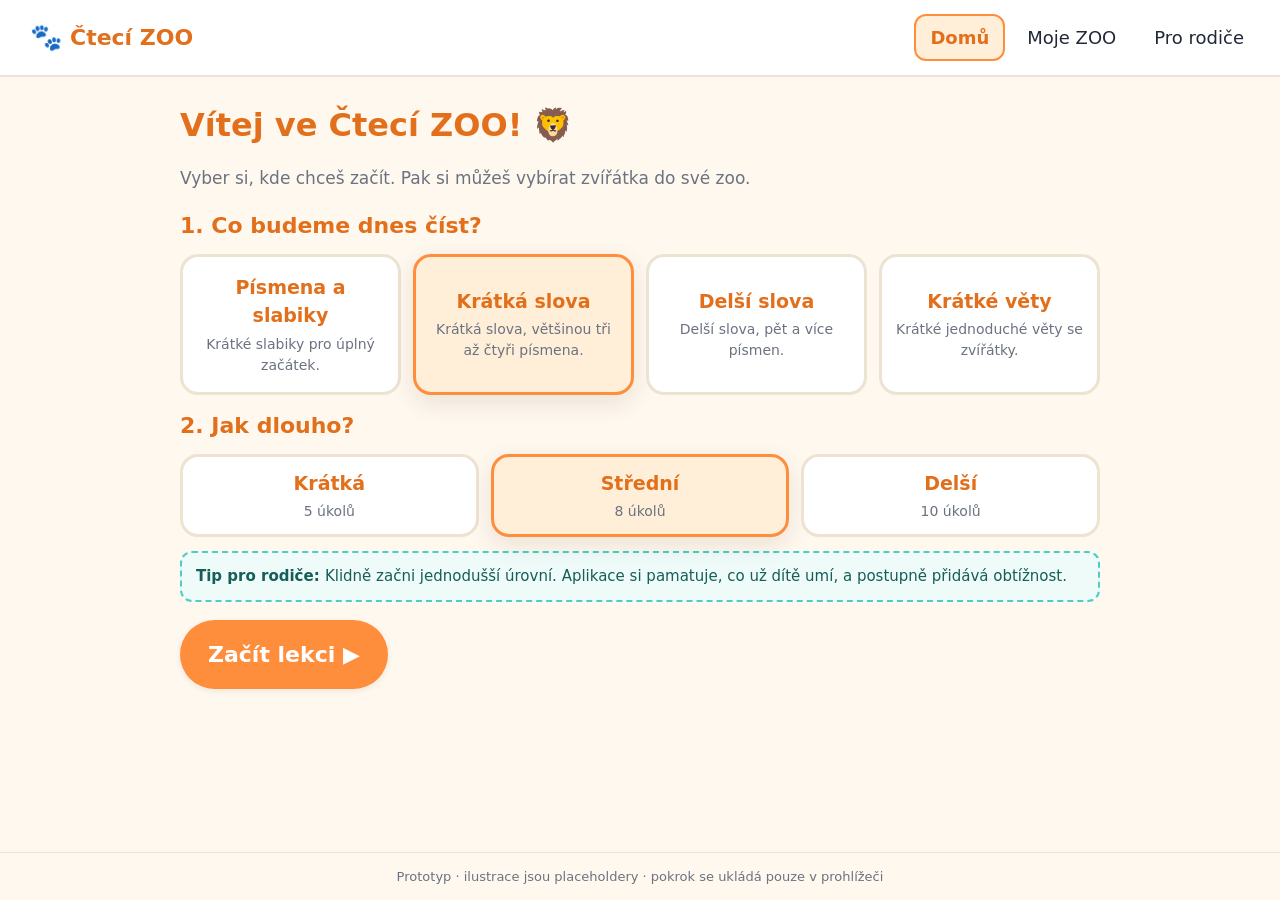
==== index.html @ fed103f1 "Initial PoC: Reading ZOO web prototype" ====
<!doctype html>
<html lang="cs">
<head>
  <meta charset="utf-8">
  <meta name="viewport" content="width=device-width,initial-scale=1">
  <title>Čtecí ZOO — učíme se číst</title>
  <meta name="description" content="Prototyp aplikace pro děti na učení čtení v češtině s odměnami do ZOO.">
  <link rel="stylesheet" href="styles.css">
  <link rel="icon" href="data:image/svg+xml,%3Csvg xmlns='http://www.w3.org/2000/svg' viewBox='0 0 64 64'%3E%3Ctext y='52' font-size='52'%3E%F0%9F%A6%81%3C/text%3E%3C/svg%3E">
</head>
<body>
  <header class="app-header">
    <button class="brand" type="button" data-nav="onboarding" aria-label="Domů">
      <span class="brand-mark" aria-hidden="true">🐾</span>
      <span class="brand-text">Čtecí ZOO</span>
    </button>
    <nav class="topnav" aria-label="Hlavní navigace">
      <button class="navbtn" type="button" data-nav="onboarding">Domů</button>
      <button class="navbtn" type="button" data-nav="zoo">Moje ZOO</button>
      <button class="navbtn" type="button" data-nav="progress">Pro rodiče</button>
    </nav>
  </header>

  <main id="screen" class="app-main" aria-live="polite"></main>

  <footer class="app-footer">
    Prototyp · ilustrace jsou placeholdery · pokrok se ukládá pouze v prohlížeči
  </footer>

  <!-- Order matters: data → state → speech → lessons → tasks → views → app -->
  <script src="js/data.js"></script>
  <script src="js/state.js"></script>
  <script src="js/speech.js"></script>
  <script src="js/lessons.js"></script>
  <script src="js/tasks.js"></script>
  <script src="js/views.js"></script>
  <script src="js/app.js"></script>
</body>
</html>
---- styles.css ----
/* Čtecí ZOO – prototyp.
   Velká písmena, vysoký kontrast, velké tlačítka. Žádné externí závislosti. */
:root {
  --bg:          #FFF8EE;
  --bg-tint:     #FFEFD8;
  --surface:     #FFFFFF;
  --primary:     #FF8E3C;
  --primary-dk:  #E26F1B;
  --secondary:   #4ECDC4;
  --secondary-dk:#2BA39B;
  --accent:      #6C63FF;
  --success:     #4CAF50;
  --warn:        #F4A93B;
  --danger:      #EF5350;
  --text:        #1F2937;
  --text-light:  #6B7280;
  --border:      #ECE3D2;
  --shadow-sm:   0 2px 6px rgba(45,30,10,.08);
  --shadow:      0 8px 24px rgba(45,30,10,.10);
  --radius:      18px;
  --radius-sm:   12px;
}

* { box-sizing: border-box; }
html, body {
  margin: 0;
  padding: 0;
  background: var(--bg);
  color: var(--text);
  font-family: "Comic Sans MS", "Chalkboard SE", "Trebuchet MS",
               system-ui, -apple-system, "Segoe UI", Roboto, sans-serif;
  font-size: 18px;
  line-height: 1.5;
  min-height: 100vh;
}
body { display: flex; flex-direction: column; }

/* ---------- Header ---------- */
.app-header {
  display: flex;
  align-items: center;
  justify-content: space-between;
  gap: 12px;
  padding: 12px 20px;
  background: var(--surface);
  border-bottom: 2px solid var(--border);
  position: sticky;
  top: 0;
  z-index: 10;
}
.brand {
  display: inline-flex;
  align-items: center;
  gap: 8px;
  background: transparent;
  border: 0;
  cursor: pointer;
  font: inherit;
  font-weight: 800;
  font-size: 22px;
  color: var(--primary-dk);
  padding: 6px 10px;
  border-radius: var(--radius-sm);
}
.brand:hover { background: var(--bg-tint); }
.brand-mark { font-size: 26px; }
.topnav { display: flex; gap: 6px; flex-wrap: wrap; }
.navbtn {
  font: inherit;
  background: transparent;
  border: 2px solid transparent;
  border-radius: var(--radius-sm);
  padding: 8px 14px;
  cursor: pointer;
  color: var(--text);
}
.navbtn:hover { background: var(--bg-tint); }
.navbtn.nav-active {
  background: var(--bg-tint);
  border-color: var(--primary);
  color: var(--primary-dk);
  font-weight: 700;
}

/* ---------- Layout ---------- */
.app-main {
  flex: 1;
  width: min(960px, 100%);
  margin: 0 auto;
  padding: 24px 20px;
}
.app-footer {
  margin-top: auto;
  padding: 14px 20px;
  text-align: center;
  color: var(--text-light);
  font-size: 13px;
  border-top: 1px solid var(--border);
}
.screen { animation: fadein .25s ease; }
@keyframes fadein {
  from { opacity: 0; transform: translateY(6px); }
  to   { opacity: 1; transform: none; }
}

h1, h2 { margin: 0 0 12px; font-weight: 800; color: var(--primary-dk); }
h1 { font-size: 32px; }
h2 { font-size: 22px; margin-top: 14px; }
.lead { color: var(--text-light); font-size: 17px; }

/* ---------- Buttons ---------- */
.btn {
  font: inherit;
  font-weight: 700;
  background: var(--primary);
  color: #fff;
  border: 0;
  border-radius: 999px;
  padding: 12px 20px;
  cursor: pointer;
  box-shadow: var(--shadow-sm);
  min-height: 48px;
  transition: transform .08s ease, box-shadow .12s, background .12s;
}
.btn:hover { transform: translateY(-1px); box-shadow: var(--shadow); }
.btn:active { transform: translateY(1px); }
.btn:disabled { opacity: .55; cursor: not-allowed; transform: none; box-shadow: none; }
.btn-large { font-size: 19px; padding: 14px 24px; min-height: 54px; }
.btn-huge  { font-size: 22px; padding: 18px 28px; min-height: 60px; }
.btn-primary   { background: var(--primary);   color: #fff; }
.btn-secondary { background: var(--secondary); color: #fff; }
.btn-ghost {
  background: transparent;
  color: var(--primary-dk);
  border: 2px solid var(--primary);
  box-shadow: none;
}
.btn-warning  { background: var(--warn);   color: #1F2937; }
.btn-icon     { padding: 12px 18px; }
.btn-link {
  background: transparent;
  border: 0;
  color: var(--primary-dk);
  font: inherit;
  font-weight: 700;
  cursor: pointer;
  padding: 6px 0;
  margin-bottom: 10px;
}
.btn-link:hover { text-decoration: underline; }

.cta-row {
  display: flex;
  gap: 12px;
  flex-wrap: wrap;
  margin-top: 18px;
  align-items: center;
}

/* ---------- Onboarding ---------- */
.onboarding .pedagogy {
  background: #EEFBF8;
  border: 2px dashed var(--secondary);
  border-radius: var(--radius-sm);
  padding: 12px 14px;
  font-size: 15px;
  color: #155E59;
  margin-top: 14px;
}

.chips {
  display: grid;
  grid-template-columns: repeat(auto-fit, minmax(180px, 1fr));
  gap: 12px;
  margin: 6px 0 6px;
}
.chips-row {
  grid-template-columns: repeat(auto-fit, minmax(140px, 1fr));
}
.chip {
  background: var(--surface);
  border: 3px solid var(--border);
  border-radius: var(--radius);
  padding: 16px 14px;
  text-align: center;
  cursor: pointer;
  font: inherit;
  transition: transform .1s, border-color .12s, background .12s;
}
.chip:hover { transform: translateY(-2px); border-color: var(--secondary); }
.chip.chip-selected {
  border-color: var(--primary);
  background: var(--bg-tint);
  box-shadow: var(--shadow);
}
.chip-title {
  font-weight: 800;
  font-size: 19px;
  color: var(--primary-dk);
  margin-bottom: 4px;
}
.chip-hint {
  font-size: 14px;
  color: var(--text-light);
}
.chip-small { padding: 12px; }

/* ---------- Lesson ---------- */
.lesson-header { margin-bottom: 12px; }
.progress-counter {
  font-size: 14px;
  color: var(--text-light);
  margin-bottom: 6px;
  text-align: right;
}
.progress {
  background: var(--bg-tint);
  border-radius: 999px;
  height: 14px;
  overflow: hidden;
}
.progress-fill {
  display: block;
  height: 100%;
  width: 0;
  background: linear-gradient(90deg, var(--primary), var(--warn));
  transition: width .35s ease;
}

.task-mount { margin-top: 14px; }

.task {
  background: var(--surface);
  border: 2px solid var(--border);
  border-radius: var(--radius);
  box-shadow: var(--shadow-sm);
  padding: 26px 20px;
  text-align: center;
}
.task-prompt {
  font-size: 16px;
  color: var(--text-light);
  margin: 0 0 10px;
}
.task-image {
  width: 160px;
  height: 160px;
  margin: 6px auto;
  display: block;
  background: var(--bg-tint);
  border-radius: 50%;
  padding: 6px;
}
.big-word {
  font-size: clamp(56px, 14vw, 110px);
  font-weight: 800;
  letter-spacing: 2px;
  color: var(--accent);
  margin: 10px 0 14px;
  line-height: 1.05;
  word-break: break-word;
}
.task-actions {
  display: flex;
  gap: 12px;
  flex-wrap: wrap;
  justify-content: center;
  margin-top: 10px;
}
.task-actions-compact {
  margin: 4px 0 12px;
}
.task-hint {
  margin-top: 10px;
  color: var(--warn);
  font-weight: 700;
}
.task-hint-soft {
  color: var(--text-light);
  font-size: 15px;
  font-weight: 600;
  margin-top: -2px;
  margin-bottom: 14px;
}

/* ---------- Match task ---------- */
.option-grid {
  display: grid;
  grid-template-columns: repeat(2, 1fr);
  gap: 14px;
  margin-top: 18px;
}
@media (min-width: 640px) {
  .option-grid { grid-template-columns: repeat(4, 1fr); }
}
.option-card {
  background: var(--surface);
  border: 3px solid var(--border);
  border-radius: var(--radius);
  padding: 10px;
  cursor: pointer;
  font: inherit;
  transition: transform .1s, border-color .15s, background .15s;
}
.option-card img {
  width: 100%;
  max-width: 140px;
  height: auto;
  display: block;
  margin: 0 auto;
}
.option-card:hover:not(:disabled) {
  transform: translateY(-2px);
  border-color: var(--secondary);
}
.option-card:disabled { cursor: not-allowed; }
.option-label {
  display: block;
  margin-top: 6px;
  font-weight: 700;
  color: var(--text);
}
.option-card.option-correct {
  border-color: var(--success);
  background: #E8F8E9;
  animation: pop .35s ease;
}
.option-card.option-wrong {
  border-color: var(--danger);
  background: #FDE8E8;
  opacity: .65;
}
@keyframes pop {
  0%   { transform: scale(1); }
  50%  { transform: scale(1.06); }
  100% { transform: scale(1); }
}

/* ---------- Compose task ---------- */
.slots-row {
  display: flex;
  gap: 8px;
  justify-content: center;
  flex-wrap: wrap;
  margin: 16px 0 10px;
}
.slots-row-words {
  gap: 10px;
}
.slot {
  font: inherit;
  min-width: 56px;
  height: 64px;
  border: 3px dashed var(--secondary);
  border-radius: var(--radius-sm);
  background: var(--surface);
  font-size: 30px;
  font-weight: 800;
  color: var(--primary-dk);
  cursor: pointer;
  text-transform: lowercase;
  display: grid;
  place-items: center;
  padding: 0 8px;
}
.slot-word {
  min-width: 104px;
  height: 58px;
  font-size: 24px;
  text-transform: none;
}
.slot.slot-filled { border-style: solid; background: var(--bg-tint); }
.slot.slot-correct {
  border-color: var(--success);
  background: #E8F8E9;
  animation: pop .35s ease;
}
.slot.slot-wrong {
  border-color: var(--danger);
  background: #FDE8E8;
}
.tiles-row {
  display: flex;
  gap: 8px;
  justify-content: center;
  flex-wrap: wrap;
  margin-top: 8px;
}
.tiles-row-words {
  gap: 10px;
}
.tiles-row .tile {
  font: inherit;
  font-size: 26px;
  font-weight: 800;
  background: var(--surface);
  border: 3px solid var(--border);
  border-radius: var(--radius-sm);
  padding: 8px 14px;
  cursor: pointer;
  min-width: 54px;
  text-transform: lowercase;
}
.tiles-row .tile-word {
  font-size: 22px;
  min-width: 96px;
  text-transform: none;
}
.tiles-row .tile:hover:not(:disabled) {
  border-color: var(--secondary);
  transform: translateY(-1px);
}
.tiles-row .tile.tile-used,
.tiles-row .tile:disabled { opacity: .3; cursor: default; transform: none; }

/* ---------- Fill task ---------- */
.fill-word {
  display: inline-flex;
  gap: 6px;
  justify-content: center;
  margin: 16px 0 8px;
  font-size: clamp(40px, 9vw, 64px);
  font-weight: 800;
  color: var(--primary-dk);
}
.fill-letter { padding: 0 2px; }
.fill-blank {
  display: inline-block;
  min-width: 0.7em;
  border-bottom: 4px solid var(--accent);
  color: var(--accent);
}
.fill-blank.fill-blank-revealed {
  color: var(--success);
  border-bottom-color: var(--success);
  animation: pop .35s ease;
}
.choice-row {
  display: flex;
  gap: 14px;
  justify-content: center;
  margin-top: 14px;
  flex-wrap: wrap;
}
.btn-choice {
  font: inherit;
  font-size: 26px;
  font-weight: 800;
  background: var(--surface);
  color: var(--text);
  border: 3px solid var(--border);
  border-radius: var(--radius-sm);
  padding: 10px 22px;
  cursor: pointer;
  min-width: 70px;
  box-shadow: var(--shadow-sm);
}
.btn-choice:hover:not(:disabled) { border-color: var(--secondary); transform: translateY(-1px); }
.btn-choice.btn-correct { border-color: var(--success); background: #E8F8E9; color: var(--success); }
.btn-choice.btn-wrong   { border-color: var(--danger);  background: #FDE8E8; opacity: .6; }

/* ---------- Feedback ---------- */
.feedback {
  margin-top: 14px;
  min-height: 28px;
  text-align: center;
  font-weight: 700;
  font-size: 20px;
}
.feedback-good { color: var(--success); }
.feedback-soft { color: var(--accent); }
.hidden { display: none !important; }

/* ---------- Result ---------- */
.result-card {
  background: var(--surface);
  border: 2px solid var(--border);
  border-radius: var(--radius);
  box-shadow: var(--shadow);
  padding: 28px 22px;
  text-align: center;
}
.result-card h2 { color: var(--accent); margin-bottom: 14px; }
.result-illustration {
  width: 220px;
  height: 220px;
  margin: 0 auto 12px;
  background: var(--bg-tint);
  border-radius: 50%;
  display: grid;
  place-items: center;
  box-shadow: var(--shadow);
  animation: bouncein .55s cubic-bezier(.4,1.6,.6,1);
}
.result-illustration img { width: 200px; height: 200px; }
@keyframes bouncein {
  0%   { transform: scale(.5); opacity: 0; }
  70%  { transform: scale(1.08); opacity: 1; }
  100% { transform: scale(1); }
}
.result-fact {
  display: inline-block;
  background: var(--bg-tint);
  border-radius: var(--radius-sm);
  padding: 10px 16px;
  margin-top: 6px;
  max-width: 480px;
}
.result-summary { color: var(--text-light); margin-top: 12px; }

/* ---------- ZOO ---------- */
.zoo-grid {
  display: grid;
  grid-template-columns: repeat(auto-fill, minmax(150px, 1fr));
  gap: 14px;
  margin-top: 12px;
}
.zoo-tile {
  background: var(--surface);
  border: 3px solid var(--border);
  border-radius: var(--radius);
  padding: 12px;
  text-align: center;
  cursor: pointer;
  font: inherit;
  position: relative;
  transition: transform .1s, border-color .15s;
}
.zoo-tile:hover { transform: translateY(-2px); border-color: var(--secondary); }
.zoo-img-wrap {
  background: var(--bg-tint);
  border-radius: var(--radius-sm);
  padding: 6px;
  margin-bottom: 8px;
}
.zoo-tile img {
  width: 100%;
  max-width: 130px;
  height: auto;
  display: block;
  margin: 0 auto;
}
.zoo-name {
  font-weight: 700;
  font-size: 18px;
}
.zoo-tile.zoo-tile-locked img { filter: grayscale(1) opacity(.35); }
.zoo-tile.zoo-tile-locked::after {
  content: "🔒";
  position: absolute;
  top: 8px;
  right: 10px;
  font-size: 20px;
}
.zoo-tile.zoo-tile-locked .zoo-name {
  color: var(--text-light);
  font-style: italic;
}

/* ---------- Animal detail ---------- */
.animal-screen .animal-card {
  background: var(--surface);
  border: 2px solid var(--border);
  border-radius: var(--radius);
  box-shadow: var(--shadow);
  padding: 28px 22px;
  text-align: center;
}
.animal-illustration {
  width: 240px;
  height: 240px;
  margin: 6px auto 12px;
  background: var(--bg-tint);
  border-radius: 50%;
  display: grid;
  place-items: center;
  box-shadow: var(--shadow);
}
.animal-illustration img { width: 220px; height: 220px; }
.animal-name { color: var(--primary-dk); margin: 6px 0 6px; }
.animal-fact {
  display: inline-block;
  background: var(--bg-tint);
  border-radius: var(--radius-sm);
  padding: 10px 16px;
  max-width: 480px;
  margin: 6px 0;
}
.speech-fallback {
  color: var(--text-light);
  font-size: 14px;
  margin-top: 14px;
}

/* ---------- Progress (parent) ---------- */
.progress-screen .progress-cards {
  display: grid;
  grid-template-columns: repeat(auto-fit, minmax(160px, 1fr));
  gap: 14px;
  margin: 8px 0 20px;
}
.stat-card {
  background: var(--surface);
  border: 2px solid var(--border);
  border-radius: var(--radius);
  padding: 16px;
  box-shadow: var(--shadow-sm);
  text-align: left;
}
.stat-value {
  font-size: 30px;
  font-weight: 800;
  color: var(--primary-dk);
}
.stat-label {
  font-size: 13px;
  color: var(--text-light);
  text-transform: uppercase;
  letter-spacing: .04em;
  margin-top: 2px;
}

.level-progress {
  background: var(--surface);
  border: 2px solid var(--border);
  border-radius: var(--radius);
  padding: 12px 16px;
  margin-bottom: 14px;
  box-shadow: var(--shadow-sm);
}
.level-progress h2 {
  color: var(--accent);
  margin-bottom: 8px;
  font-size: 20px;
}
.word-rows {
  display: grid;
  grid-template-columns: repeat(auto-fit, minmax(220px, 1fr));
  gap: 6px 18px;
}
.word-row {
  display: grid;
  grid-template-columns: 1fr auto auto;
  align-items: center;
  gap: 8px;
  padding: 4px 0;
  border-bottom: 1px dashed var(--border);
}
.word-row:last-child { border-bottom: 0; }
.word-row-text { font-weight: 700; }
.word-row-bar {
  display: inline-flex;
  gap: 3px;
}
.pip {
  width: 10px;
  height: 10px;
  border-radius: 50%;
  background: var(--border);
}
.pip.pip-on { background: var(--success); }
.word-row-score {
  font-size: 13px;
  color: var(--text-light);
  min-width: 32px;
  text-align: right;
}

/* ---------- responsive ---------- */
@media (max-width: 540px) {
  .app-header { padding: 10px 14px; }
  .brand-text { display: none; }
  .app-main   { padding: 16px 14px; }
  h1 { font-size: 26px; }
  .navbtn { padding: 8px 10px; font-size: 15px; }
}
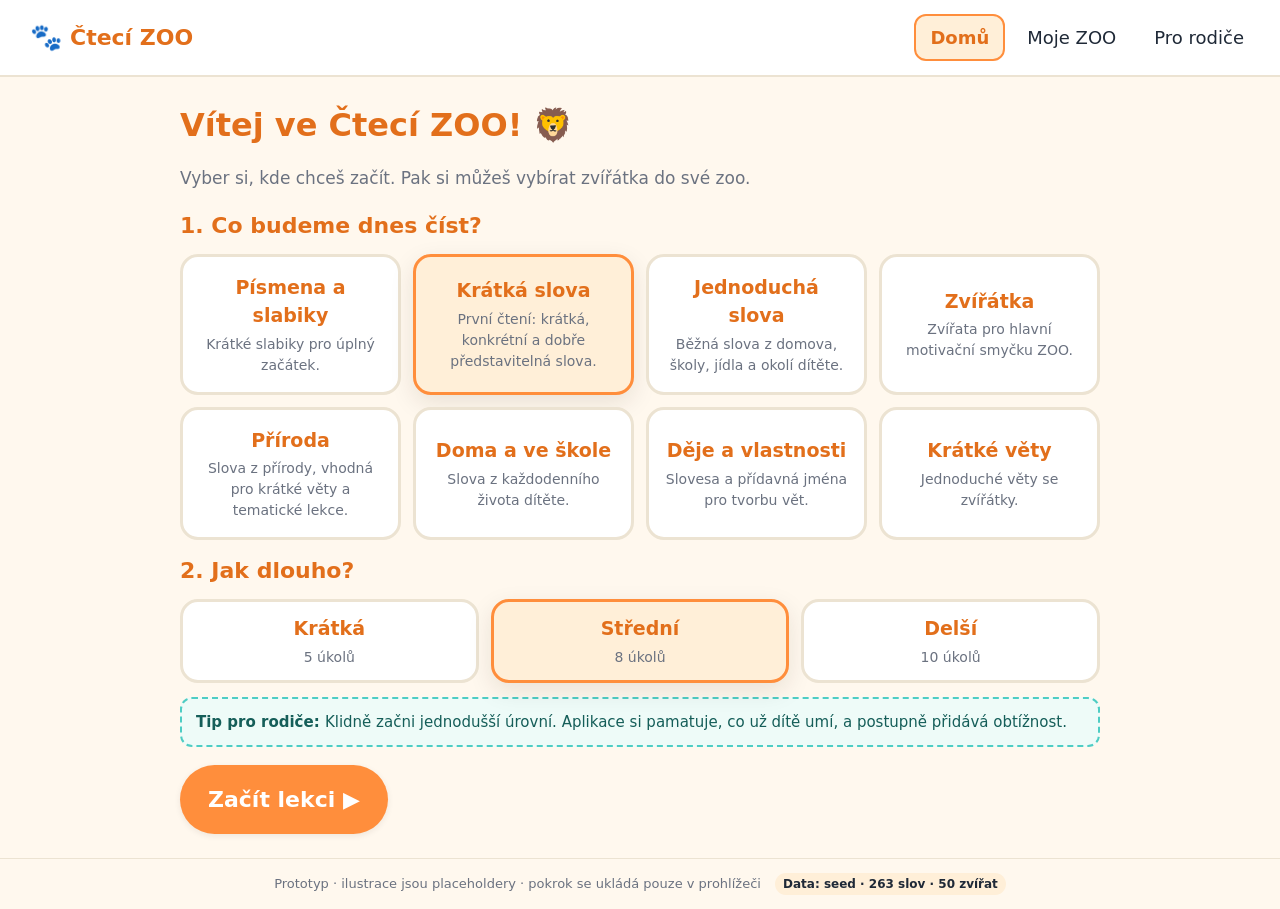
==== commit 12b6e16c: "Load 200-word and 50-animal seed datasets Co-Authored-By: Claude Sonnet 4.6 <noreply@anthropic.com>" ====
--- a/index.html
+++ b/index.html
@@ -25,6 +25,7 @@
 
   <footer class="app-footer">
     Prototyp · ilustrace jsou placeholdery · pokrok se ukládá pouze v prohlížeči
+    <span id="data-status" class="data-status" aria-live="polite">Data: načítání…</span>
   </footer>
 
   <!-- Order matters: data → state → speech → lessons → tasks → views → app -->
--- a/styles.css
+++ b/styles.css
@@ -97,6 +97,20 @@
   font-size: 13px;
   border-top: 1px solid var(--border);
 }
+.data-status {
+  display: inline-block;
+  margin-left: 10px;
+  padding: 2px 8px;
+  border-radius: 999px;
+  background: var(--bg-tint);
+  color: var(--text);
+  font-size: 12px;
+  font-weight: 600;
+}
+.data-status[data-source="inline"] {
+  background: #FFE7B3;
+  color: #8a5b00;
+}
 .screen { animation: fadein .25s ease; }
 @keyframes fadein {
   from { opacity: 0; transform: translateY(6px); }
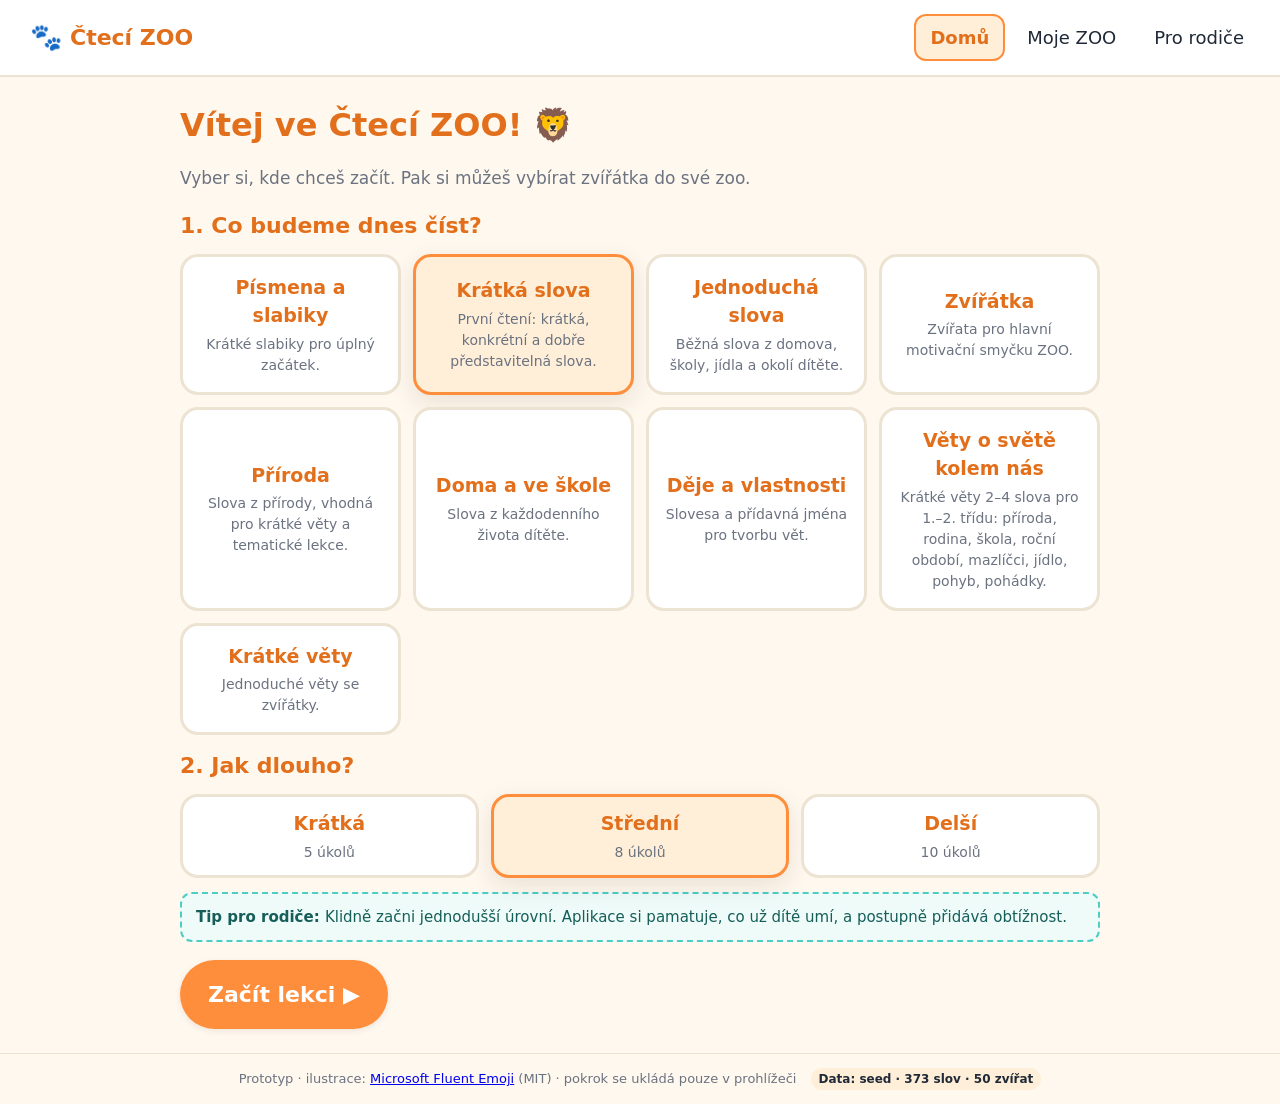
==== commit bf55c6cd: "Switch zoo art to Microsoft Fluent Emoji 3D (MIT) - scripts/fetch-animal-art.mjs downloads all 50 re" ====
--- a/index.html
+++ b/index.html
@@ -24,7 +24,7 @@
   <main id="screen" class="app-main" aria-live="polite"></main>
 
   <footer class="app-footer">
-    Prototyp · ilustrace jsou placeholdery · pokrok se ukládá pouze v prohlížeči
+    Prototyp · ilustrace: <a href="https://github.com/microsoft/fluentui-emoji" rel="noopener">Microsoft Fluent Emoji</a> (MIT) · pokrok se ukládá pouze v prohlížeči
     <span id="data-status" class="data-status" aria-live="polite">Data: načítání…</span>
   </footer>
 
--- a/styles.css
+++ b/styles.css
@@ -219,6 +219,26 @@
 }
 .chip-small { padding: 12px; }
 
+/* Theme chips: compact, icon + label on one row. */
+.theme-chips { grid-template-columns: repeat(auto-fit, minmax(120px, 1fr)); }
+.chip-theme {
+  display: flex;
+  align-items: center;
+  justify-content: center;
+  gap: 8px;
+  padding: 10px 12px;
+}
+.chip-theme .chip-icon { font-size: 22px; line-height: 1; }
+.chip-theme .chip-title { margin-bottom: 0; font-size: 16px; }
+
+/* Disabled / "playing" state for primary actions while TTS plays. */
+.btn-busy,
+.btn[disabled] {
+  opacity: .65;
+  cursor: progress;
+  pointer-events: none;
+}
+
 /* ---------- Lesson ---------- */
 .lesson-header { margin-bottom: 12px; }
 .progress-counter {
@@ -269,6 +289,7 @@
   font-size: clamp(56px, 14vw, 110px);
   font-weight: 800;
   letter-spacing: 2px;
+  word-spacing: 0.35em;
   color: var(--accent);
   margin: 10px 0 14px;
   line-height: 1.05;
@@ -334,6 +355,9 @@
   font-weight: 700;
   color: var(--text);
 }
+/* Hidden while the child is choosing (visibility keeps the layout stable);
+ * revealed together with the answer. */
+.option-label-hidden { visibility: hidden; }
 .option-card.option-correct {
   border-color: var(--success);
   background: #E8F8E9;
@@ -426,6 +450,34 @@
 }
 .tiles-row .tile.tile-used,
 .tiles-row .tile:disabled { opacity: .3; cursor: default; transform: none; }
+
+/* ---------- Sentence compose ---------- */
+.sentence-words-row {
+  display: flex;
+  gap: 20px;
+  justify-content: center;
+  flex-wrap: wrap;
+  margin: 16px 0 6px;
+  align-items: flex-start;
+}
+.word-group {
+  display: flex;
+  flex-direction: column;
+  align-items: center;
+  padding: 8px 10px;
+  border-radius: var(--radius-sm);
+  border: 2px solid transparent;
+  transition: border-color .2s, opacity .2s, background .2s;
+}
+.word-group-active  { border-color: var(--primary); }
+.word-group-done    { border-color: var(--success); background: rgba(76,175,80,.07); }
+.word-group-pending { opacity: .4; }
+.word-slots-row {
+  display: flex;
+  gap: 6px;
+  justify-content: center;
+}
+.sentence-letter-bank { margin-top: 4px; }
 
 /* ---------- Fill task ---------- */
 .fill-word {
@@ -438,6 +490,7 @@
   color: var(--primary-dk);
 }
 .fill-letter { padding: 0 2px; }
+.fill-space  { min-width: 0.5em; flex-shrink: 0; }
 .fill-blank {
   display: inline-block;
   min-width: 0.7em;
@@ -521,6 +574,98 @@
   max-width: 480px;
 }
 .result-summary { color: var(--text-light); margin-top: 12px; }
+.result-stage { margin-top: 4px; }
+
+/* ---------- Stars (animal growth 1★–5★) ---------- */
+.star-row {
+  color: #F2A33C;
+  font-size: 26px;
+  letter-spacing: 3px;
+}
+.star-row-small {
+  font-size: 17px;
+  letter-spacing: 1px;
+}
+.stage-label {
+  color: var(--text-light);
+  font-weight: 700;
+  font-size: 17px;
+}
+.zoo-stars { margin-top: 2px; }
+.animal-stage { margin: 4px 0 10px; }
+
+/* ---------- Reward choice ---------- */
+.reward-choice-grid {
+  display: grid;
+  grid-template-columns: 1fr;
+  gap: 14px;
+  margin-top: 18px;
+}
+@media (min-width: 560px) {
+  .reward-choice-grid { grid-template-columns: repeat(2, 1fr); }
+}
+.reward-choice-card {
+  background: var(--surface);
+  border: 3px solid var(--border);
+  border-radius: var(--radius);
+  padding: 16px 12px;
+  cursor: pointer;
+  font: inherit;
+  text-align: center;
+  transition: transform .1s, border-color .15s;
+}
+.reward-choice-card:hover {
+  transform: translateY(-2px);
+  border-color: var(--secondary);
+}
+.reward-choice-card img {
+  width: 100%;
+  max-width: 150px;
+  height: auto;
+  display: block;
+  margin: 0 auto 8px;
+}
+.reward-choice-name {
+  display: block;
+  font-weight: 800;
+  font-size: 22px;
+}
+.reward-kind {
+  display: block;
+  margin-top: 6px;
+  color: var(--text-light);
+  font-weight: 700;
+}
+.reward-kind-new { color: var(--accent); }
+
+/* ---------- Stage presentation (animal growth without per-stage art) ----------
+ * The same base illustration "grows" with stars: small baby at 1★ up to
+ * full size at 3★; 4★ adds a silver frame, 5★ a gold frame + crown badge. */
+.zoo-img-wrap { position: relative; }
+.zoo-tile img, .animal-illustration img {
+  transition: transform .25s ease;
+  transform-origin: bottom center;
+}
+.stage-1 .zoo-img-wrap img, .stage-1 .animal-illustration img { transform: scale(.62); }
+.stage-2 .zoo-img-wrap img, .stage-2 .animal-illustration img { transform: scale(.8); }
+/* stage 3+ = full size (no transform needed) */
+.zoo-tile.stage-4, .animal-card.stage-4 {
+  border-color: #9FB3C8;
+  box-shadow: 0 0 0 3px #E3EAF2, var(--shadow);
+}
+.zoo-tile.stage-5, .animal-card.stage-5 {
+  border-color: #F2A33C;
+  box-shadow: 0 0 0 3px #FBE3B8, var(--shadow);
+}
+.stage-badge {
+  position: absolute;
+  top: -6px;
+  right: -2px;
+  font-size: 26px;
+  filter: drop-shadow(0 1px 2px rgba(0,0,0,.25));
+}
+.animal-illustration { position: relative; }
+.animal-illustration .stage-badge { font-size: 40px; top: -4px; right: 6px; }
 
 /* ---------- ZOO ---------- */
 .zoo-grid {
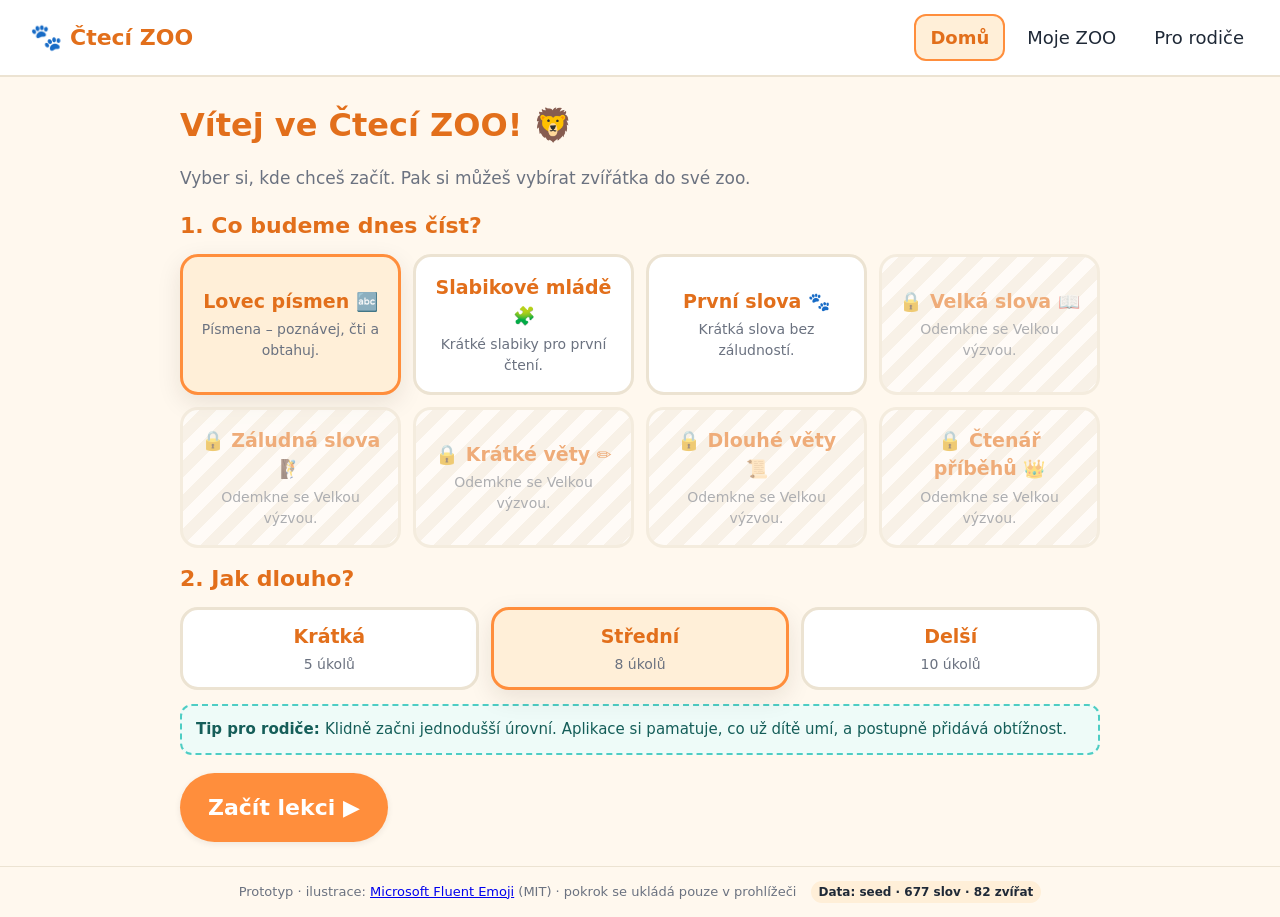
==== commit 1b41625c: "PWA: manifest, lion icons, offline service worker - manifest.webmanifest (cs, standalone, theme colo" ====
--- a/index.html
+++ b/index.html
@@ -4,9 +4,12 @@
   <meta charset="utf-8">
   <meta name="viewport" content="width=device-width,initial-scale=1">
   <title>Čtecí ZOO — učíme se číst</title>
-  <meta name="description" content="Prototyp aplikace pro děti na učení čtení v češtině s odměnami do ZOO.">
+  <meta name="description" content="Aplikace pro děti na učení čtení v češtině s odměnami do ZOO.">
+  <meta name="theme-color" content="#FF8E3C">
+  <link rel="manifest" href="manifest.webmanifest">
+  <link rel="apple-touch-icon" href="assets/icons/icon-192.png">
   <link rel="stylesheet" href="styles.css">
-  <link rel="icon" href="data:image/svg+xml,%3Csvg xmlns='http://www.w3.org/2000/svg' viewBox='0 0 64 64'%3E%3Ctext y='52' font-size='52'%3E%F0%9F%A6%81%3C/text%3E%3C/svg%3E">
+  <link rel="icon" href="assets/icons/icon-192.png" type="image/png">
 </head>
 <body>
   <header class="app-header">
@@ -36,5 +39,14 @@
   <script src="js/tasks.js"></script>
   <script src="js/views.js"></script>
   <script src="js/app.js"></script>
+  <script>
+    // PWA: service worker needs a secure origin; file:// double-click mode
+    // simply skips it and the app keeps working as before.
+    if ('serviceWorker' in navigator && (location.protocol === 'https:' || location.hostname === 'localhost')) {
+      navigator.serviceWorker.register('./sw.js').catch(function (err) {
+        console.warn('Service worker se nepodařilo zaregistrovat.', err);
+      });
+    }
+  </script>
 </body>
 </html>
--- a/styles.css
+++ b/styles.css
@@ -638,6 +638,106 @@
 }
 .reward-kind-new { color: var(--accent); }
 
+/* ---------- Locked levels + challenge ---------- */
+.chip-locked {
+  opacity: .55;
+  background: repeating-linear-gradient(135deg, var(--surface), var(--surface) 12px, #F4EDE2 12px, #F4EDE2 24px);
+  cursor: not-allowed;
+}
+.chip-badge { font-size: 18px; }
+@keyframes shake {
+  0%, 100% { transform: translateX(0); }
+  25% { transform: translateX(-5px); }
+  75% { transform: translateX(5px); }
+}
+.chip-shake { animation: shake .3s ease 2; }
+.challenge-banner {
+  display: flex;
+  align-items: center;
+  justify-content: space-between;
+  gap: 14px;
+  flex-wrap: wrap;
+  background: linear-gradient(120deg, #FFF3D6, #FFE7B0);
+  border: 3px solid #F2A33C;
+  border-radius: var(--radius);
+  padding: 14px 18px;
+  margin: 14px 0;
+}
+.challenge-title {
+  font-weight: 800;
+  font-size: 20px;
+  color: #B05E0C;
+  margin-bottom: 4px;
+}
+.progress-fill-challenge { background: #F2A33C; }
+.challenge-won h2 { color: #B05E0C; }
+.challenge-unlock { font-size: 28px; font-weight: 800; margin: 8px 0; }
+
+/* ---------- Trace task ---------- */
+.trace-wrap {
+  position: relative;
+  width: min(280px, 80vw);
+  aspect-ratio: 1;
+  margin: 14px auto;
+  background: var(--bg-tint);
+  border: 3px dashed var(--border);
+  border-radius: var(--radius);
+}
+.trace-ghost {
+  position: absolute;
+  inset: 0;
+  display: grid;
+  place-items: center;
+  font-size: 170px;
+  font-weight: 800;
+  color: rgba(91, 58, 30, .15);
+  user-select: none;
+  pointer-events: none;
+}
+.trace-canvas {
+  position: absolute;
+  inset: 0;
+  width: 100%;
+  height: 100%;
+  touch-action: none;
+  cursor: crosshair;
+}
+.big-letter { font-size: 72px; }
+
+/* ---------- Stories ---------- */
+.story-grid {
+  display: grid;
+  grid-template-columns: repeat(auto-fill, minmax(160px, 1fr));
+  gap: 14px;
+  margin-top: 16px;
+}
+.story-tile {
+  background: var(--surface);
+  border: 3px solid var(--border);
+  border-radius: var(--radius);
+  padding: 14px 10px;
+  cursor: pointer;
+  font: inherit;
+  text-align: center;
+  transition: transform .1s, border-color .15s;
+}
+.story-tile:hover { transform: translateY(-2px); border-color: var(--secondary); }
+.story-tile img { width: 90px; height: 90px; display: block; margin: 0 auto 6px; }
+.story-tile-locked img { filter: grayscale(1) opacity(.35); }
+.story-title { display: block; font-weight: 800; font-size: 17px; }
+.story-state { display: block; margin-top: 4px; color: var(--text-light); font-size: 14px; }
+.story-card {
+  background: var(--surface);
+  border: 2px solid var(--border);
+  border-radius: var(--radius);
+  box-shadow: var(--shadow);
+  padding: 26px 20px;
+  text-align: center;
+}
+.story-hero { width: 140px; height: 140px; }
+.story-sentence { min-height: 90px; display: grid; place-items: center; }
+.story-counter { color: var(--text-light); margin-top: 6px; }
+
 /* ---------- Stage presentation (animal growth without per-stage art) ----------
  * The same base illustration "grows" with stars: small baby at 1★ up to
  * full size at 3★; 4★ adds a silver frame, 5★ a gold frame + crown badge. */
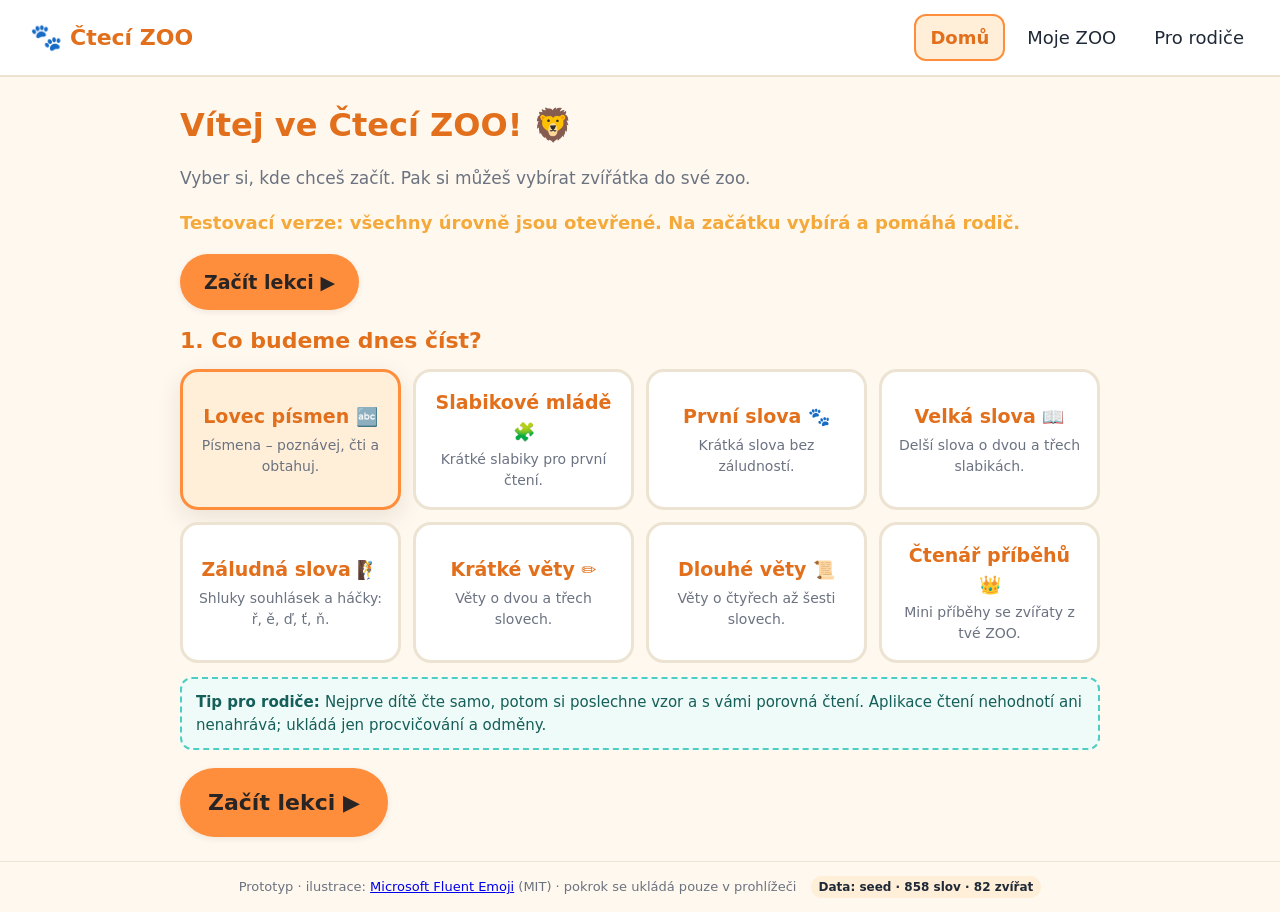
==== commit 0e4a29bd: "Fix trust-based reading reliability and document Play release priorities" ====
--- a/index.html
+++ b/index.html
@@ -25,6 +25,7 @@
   </header>
 
   <main id="screen" class="app-main" aria-live="polite"></main>
+  <p id="storage-status" role="alert" class="storage-warning" hidden></p>
 
   <footer class="app-footer">
     Prototyp · ilustrace: <a href="https://github.com/microsoft/fluentui-emoji" rel="noopener">Microsoft Fluent Emoji</a> (MIT) · pokrok se ukládá pouze v prohlížeči
@@ -33,6 +34,7 @@
 
   <!-- Order matters: data → state → speech → lessons → tasks → views → app -->
   <script src="js/data.js"></script>
+  <script src="js/lifecycle.js"></script>
   <script src="js/state.js"></script>
   <script src="js/speech.js"></script>
   <script src="js/lessons.js"></script>
@@ -42,7 +44,7 @@
   <script>
     // PWA: service worker needs a secure origin; file:// double-click mode
     // simply skips it and the app keeps working as before.
-    if ('serviceWorker' in navigator && (location.protocol === 'https:' || location.hostname === 'localhost')) {
+    if ('serviceWorker' in navigator && (location.protocol === 'https:' || ['localhost', '127.0.0.1'].includes(location.hostname))) {
       navigator.serviceWorker.register('./sw.js').catch(function (err) {
         console.warn('Service worker se nepodařilo zaregistrovat.', err);
       });
--- a/styles.css
+++ b/styles.css
@@ -141,8 +141,16 @@
 .btn:disabled { opacity: .55; cursor: not-allowed; transform: none; box-shadow: none; }
 .btn-large { font-size: 19px; padding: 14px 24px; min-height: 54px; }
 .btn-huge  { font-size: 22px; padding: 18px 28px; min-height: 60px; }
-.btn-primary   { background: var(--primary);   color: #fff; }
-.btn-secondary { background: var(--secondary); color: #fff; }
+.btn-primary   { background: var(--primary);   color: #292524; }
+.btn-secondary { background: var(--secondary); color: #292524; }
+
+[hidden] { display: none !important; }
+.storage-warning { padding: 1rem; margin: 1rem; background: #fff0cc; color: #542600; border: 2px solid #875000; }
+.fill-model { font-size: 1.4rem; color: #292524; }
+button:focus-visible, a:focus-visible { outline: 3px solid #174e83; outline-offset: 4px; }
+@media (prefers-reduced-motion: reduce) {
+  *, *::before, *::after { animation-duration: 0.01ms !important; transition-duration: 0.01ms !important; scroll-behavior: auto !important; }
+}
 .btn-ghost {
   background: transparent;
   color: var(--primary-dk);
@@ -673,6 +681,50 @@
 .challenge-won h2 { color: #B05E0C; }
 .challenge-unlock { font-size: 28px; font-weight: 800; margin: 8px 0; }
 
+/* Status bar: progress toward the Velká výzva offer (onboarding screen). */
+.challenge-progress {
+  background: linear-gradient(120deg, #FFF8EC, #FFF1D8);
+  border: 2px solid #F2A33C;
+  border-radius: var(--radius);
+  padding: 14px 18px;
+  margin: 14px 0;
+}
+.cp-head {
+  display: flex;
+  align-items: baseline;
+  justify-content: space-between;
+  gap: 12px;
+}
+.cp-title { font-weight: 800; color: #B05E0C; }
+.cp-pct { font-weight: 800; font-size: 20px; color: #B05E0C; }
+.cp-bar {
+  height: 14px;
+  border-radius: 8px;
+  background: #FBE4BE;
+  overflow: hidden;
+  margin: 8px 0;
+}
+.cp-bar-fill {
+  height: 100%;
+  border-radius: 8px;
+  background: linear-gradient(90deg, #F2A33C, #E8821C);
+  transition: width .4s ease;
+}
+.cp-hint { font-size: 14px; color: var(--text-light); margin: 0 0 8px; }
+.cp-goals { list-style: none; margin: 0; padding: 0; display: grid; gap: 4px; }
+.cp-goal {
+  display: grid;
+  grid-template-columns: 22px 1fr auto;
+  align-items: center;
+  gap: 8px;
+  font-size: 14px;
+  color: var(--text-light);
+}
+.cp-goal-icon { text-align: center; color: var(--border); font-weight: 800; }
+.cp-goal-val { font-weight: 700; color: var(--text); }
+.cp-goal-done { color: var(--text); }
+.cp-goal-done .cp-goal-icon { color: var(--success); }
+
 /* ---------- Trace task ---------- */
 .trace-wrap {
   position: relative;
@@ -726,6 +778,47 @@
 .story-tile-locked img { filter: grayscale(1) opacity(.35); }
 .story-title { display: block; font-weight: 800; font-size: 17px; }
 .story-state { display: block; margin-top: 4px; color: var(--text-light); font-size: 14px; }
+.story-section-title {
+  margin: 26px 0 4px;
+  font-size: 20px;
+}
+
+/* Comprehension question at the end of a story */
+.story-question-text { font-size: 30px; }
+.story-options {
+  display: grid;
+  grid-template-columns: repeat(3, 1fr);
+  gap: 12px;
+  margin-top: 16px;
+}
+.story-option {
+  background: var(--surface);
+  border: 3px solid var(--border);
+  border-radius: var(--radius);
+  padding: 14px 8px;
+  cursor: pointer;
+  font: inherit;
+  text-align: center;
+  transition: transform .1s, border-color .15s, background .15s;
+}
+.story-option:hover:not(:disabled) {
+  transform: translateY(-2px);
+  border-color: var(--secondary);
+}
+.story-option:disabled { cursor: not-allowed; }
+.story-option-emoji { display: block; font-size: 44px; line-height: 1.2; }
+.story-option-label { display: block; margin-top: 6px; font-weight: 700; }
+.story-option.option-correct {
+  border-color: var(--success);
+  background: #E8F8E9;
+  animation: pop .35s ease;
+}
+.story-option.option-wrong {
+  border-color: var(--danger);
+  background: #FDE8E8;
+  opacity: .65;
+}
+
 .story-card {
   background: var(--surface);
   border: 2px solid var(--border);
@@ -889,8 +982,58 @@
 }
 .level-progress h2 {
   color: var(--accent);
-  margin-bottom: 8px;
-  font-size: 20px;
+  margin: 0;
+  font-size: 18px;
+}
+.level-summary {
+  display: grid;
+  grid-template-columns: 1fr minmax(70px, 160px) 56px 18px;
+  align-items: center;
+  gap: 12px;
+  cursor: pointer;
+  list-style: none;
+  -webkit-tap-highlight-color: transparent;
+}
+.level-summary::-webkit-details-marker { display: none; }
+.level-bar {
+  display: block;
+  height: 10px;
+  border-radius: 6px;
+  background: var(--bg-tint);
+  overflow: hidden;
+}
+.level-bar-fill {
+  display: block;
+  height: 100%;
+  border-radius: 6px;
+  background: var(--success);
+  transition: width .3s ease;
+}
+.level-pct {
+  font-weight: 800;
+  color: var(--primary-dk);
+  text-align: right;
+  white-space: nowrap;
+}
+.level-chevron {
+  color: var(--text-light);
+  text-align: center;
+  transition: transform .15s ease;
+}
+.level-progress[open] .level-chevron { transform: rotate(180deg); }
+.level-detail {
+  margin-top: 10px;
+  padding-top: 10px;
+  border-top: 1px dashed var(--border);
+}
+.level-detail-meta {
+  font-size: 13px;
+  color: var(--text-light);
+  margin: 0 0 8px;
+}
+@media (max-width: 540px) {
+  .level-summary { grid-template-columns: 1fr 56px 18px; }
+  .level-summary .level-bar { display: none; }
 }
 .word-rows {
   display: grid;
